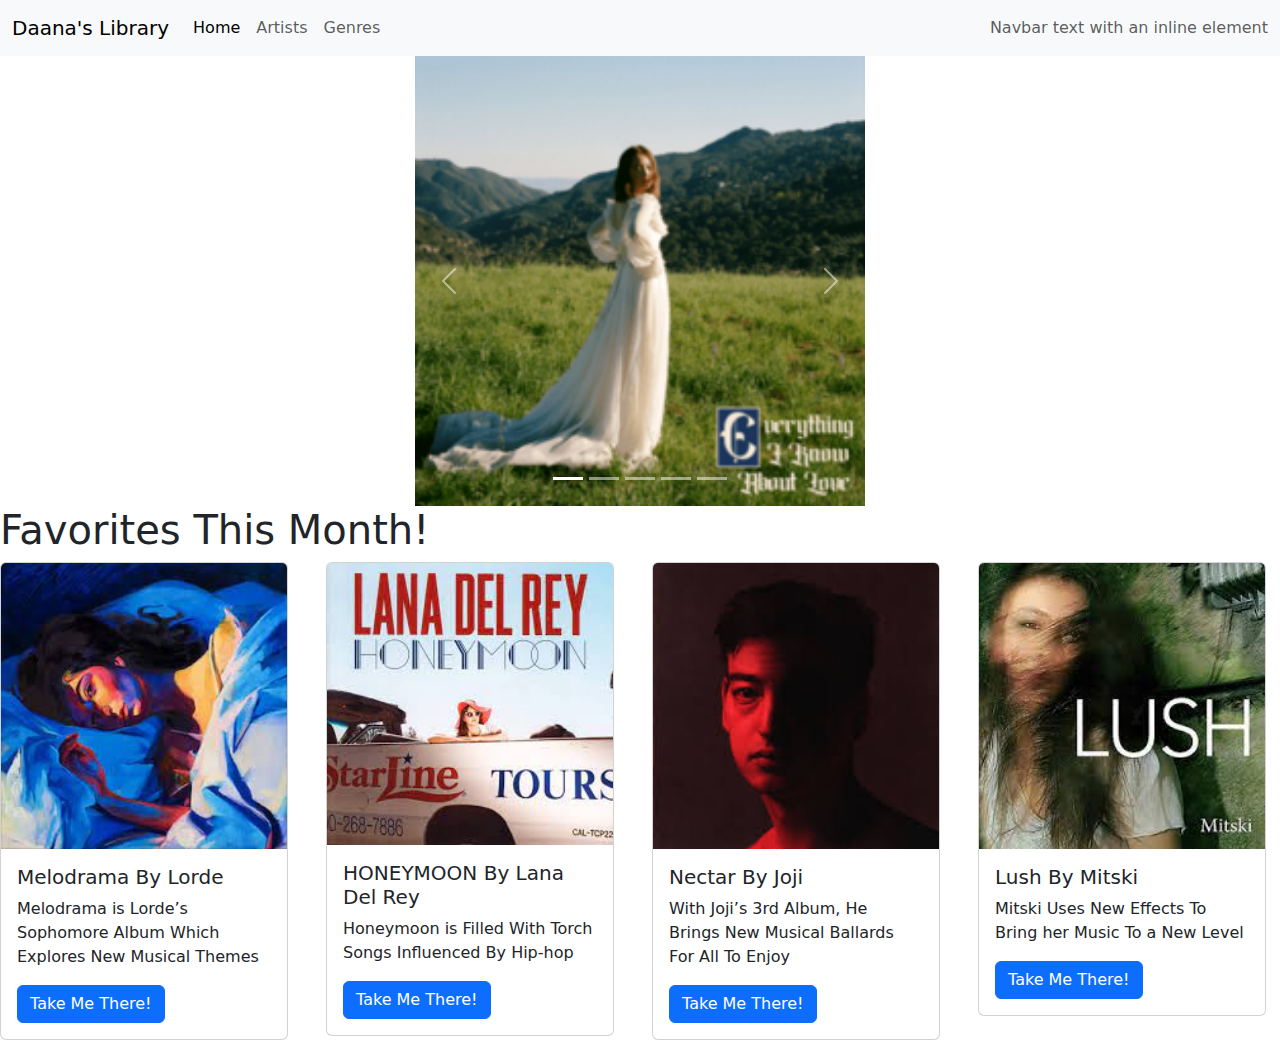
==== index.html @ f48bc82e "Message" ====
<!doctype html>
<html lang="en">
  <head>
    <meta charset="utf-8">
    <meta name="viewport" content="width=device-width, initial-scale=1">
    <title>Bootstrap demo</title>
    <link href="https://cdn.jsdelivr.net/npm/bootstrap@5.3.3/dist/css/bootstrap.min.css" rel="stylesheet" integrity="sha384-QWTKZyjpPEjISv5WaRU9OFeRpok6YctnYmDr5pNlyT2bRjXh0JMhjY6hW+ALEwIH" crossorigin="anonymous">
    <link rel="stylesheet" href="css/style.css">
  </head>
  <body>
    <nav class="navbar navbar-expand-lg bg-body-tertiary">
        <div class="container-fluid">
          <a class="navbar-brand" href="#">Daana's Library</a>
          <button class="navbar-toggler" type="button" data-bs-toggle="collapse" data-bs-target="#navbarText" aria-controls="navbarText" aria-expanded="false" aria-label="Toggle navigation">
            <span class="navbar-toggler-icon"></span>
          </button>
          <div class="collapse navbar-collapse" id="navbarText">
            <ul class="navbar-nav me-auto mb-2 mb-lg-0">
              <li class="nav-item">
                <a class="nav-link active" aria-current="page" href="#">Home</a>
              </li>
              <li class="nav-item">
                <a class="nav-link" href="#">Artists</a>
              </li>
              <li class="nav-item">
                <a class="nav-link" href="#">Genres</a>
              </li>
            </ul>
            <span class="navbar-text">
              Navbar text with an inline element
            </span>
          </div>
        </div>
      </nav>
    <!-- carsousel -->
    
      <div id="carouselExampleIndicators" class="carousel slide">
        <div class="carousel-indicators">
          <button type="button" data-bs-target="#carouselExampleIndicators" data-bs-slide-to="0" class="active" aria-current="true" aria-label="Slide 1"></button>
          <button type="button" data-bs-target="#carouselExampleIndicators" data-bs-slide-to="1" aria-label="Slide 2"></button>
          <button type="button" data-bs-target="#carouselExampleIndicators" data-bs-slide-to="2" aria-label="Slide 3"></button>
          <button type="button" data-bs-target="#carouselExampleIndicators" data-bs-slide-to="3" aria-label="Slide 4"></button>
          <button type="button" data-bs-target="#carouselExampleIndicators" data-bs-slide-to="4" aria-label="Slide 5"></button>
        </div>
        <div class="carousel-inner">
          <div class="carousel-item active">
            <img src="img/Ly.jpg" class="d-block w-100" alt="...">
          </div>
          <div class="carousel-item">
            <img src="img/Lhoneymoon.jpg" class="d-block w-100" alt="...">
          </div>
          <div class="carousel-item">
            <img src="img/mdemarco.jpg" class="d-block w-100" alt="...">
          </div>
        <div class="carousel-item">
          <img src="img/bb.jpg" class="d-block w-100" alt="...">
        </div>
        <div class="carousel-item">
          <img src="img/kd.jpg" class="d-block w-100" alt="...">
        </div>
      
      
        <button class="carousel-control-prev" type="button" data-bs-target="#carouselExampleIndicators" data-bs-slide="prev">
          <span class="carousel-control-prev-icon" aria-hidden="true"></span>
          <span class="visually-hidden">Previous</span>
        </button>
        <button class="carousel-control-next" type="button" data-bs-target="#carouselExampleIndicators" data-bs-slide="next">
          <span class="carousel-control-next-icon" aria-hidden="true"></span>
          <span class="visually-hidden">Next</span>
        </button>
      </div>
    </div>
<!-- cards+Buttons -->
<h1>Favorites This Month!</h1>
<div class="row">
    <div class="col-3">
    <div class="card" style="width: 18rem;">
        <img src="img/lorde.jpg" class="card-img-top" alt="...">
        <div class="card-body">
          <h5 class="card-title">Melodrama By Lorde</h5>
          <p class="card-text">Melodrama is Lorde’s Sophomore Album Which Explores New Musical Themes</p>
          <a href="https://open.spotify.com/album/2B87zXm9bOWvAJdkJBTpzF?autoplay=true " class="btn btn-primary">Take Me There!</a>
        </div>
      </div>
    </div>
    <div class="col-3">
        <div class="card" style="width: 18rem;">
            <img src="img/Lhoneymoon.jpg" class="card-img-top" alt="...">
            <div class="card-body">
              <h5 class="card-title">HONEYMOON By Lana Del Rey </h5>
              <p class="card-text"> Honeymoon is Filled With Torch Songs Influenced By Hip-hop</p>
              <a href="https://open.spotify.com/album/2DpEBrjCur1ythIZ10gJWw?autoplay=true" class="btn btn-primary">Take Me There!</a>
            </div>
          </div> 
    </div>
    <div class="col-3">
        <div class="card" style="width: 18rem;">
            <img src="img/jj.jpg" class="card-img-top" alt="...">
            <div class="card-body">
              <h5 class="card-title">Nectar By Joji</h5>
              <p class="card-text">With Joji’s 3rd Album, He Brings New Musical Ballards For All To Enjoy</p>
              <a href="https://open.spotify.com/album/65edimIChzNNK8VGn56pIK?autoplay=true" class="btn btn-primary">Take Me There!</a>
            </div>
          </div> 
    </div>
    <div class="col-3">
        <div class="card" style="width: 18rem;">
            <img src="img/Mt.jpg" class="card-img-top" alt="...">
            <div class="card-body">
              <h5 class="card-title">Lush By Mitski</h5>
              <p class="card-text">Mitski Uses New Effects To Bring her Music To a New Level</p>
              <a href="https://open.spotify.com/album/22MICAVuz34zzqm4Se5Lga?autoplay=true" class="btn btn-primary">Take Me There!</a>
            </div>
          </div> 
    </div>
</div>




    <script src="https://cdn.jsdelivr.net/npm/bootstrap@5.3.3/dist/js/bootstrap.bundle.min.js" integrity="sha384-YvpcrYf0tY3lHB60NNkmXc5s9fDVZLESaAA55NDzOxhy9GkcIdslK1eN7N6jIeHz" crossorigin="anonymous"></script>
  </body>
</html>
---- css/style.css ----
.carousel {
    max-height: 650px;
    max-width: 450px;
    overflow: hidden;
    align-items: center;
    margin: auto; 
    display: block;
}
.h1 {
    text-align:center
    
}
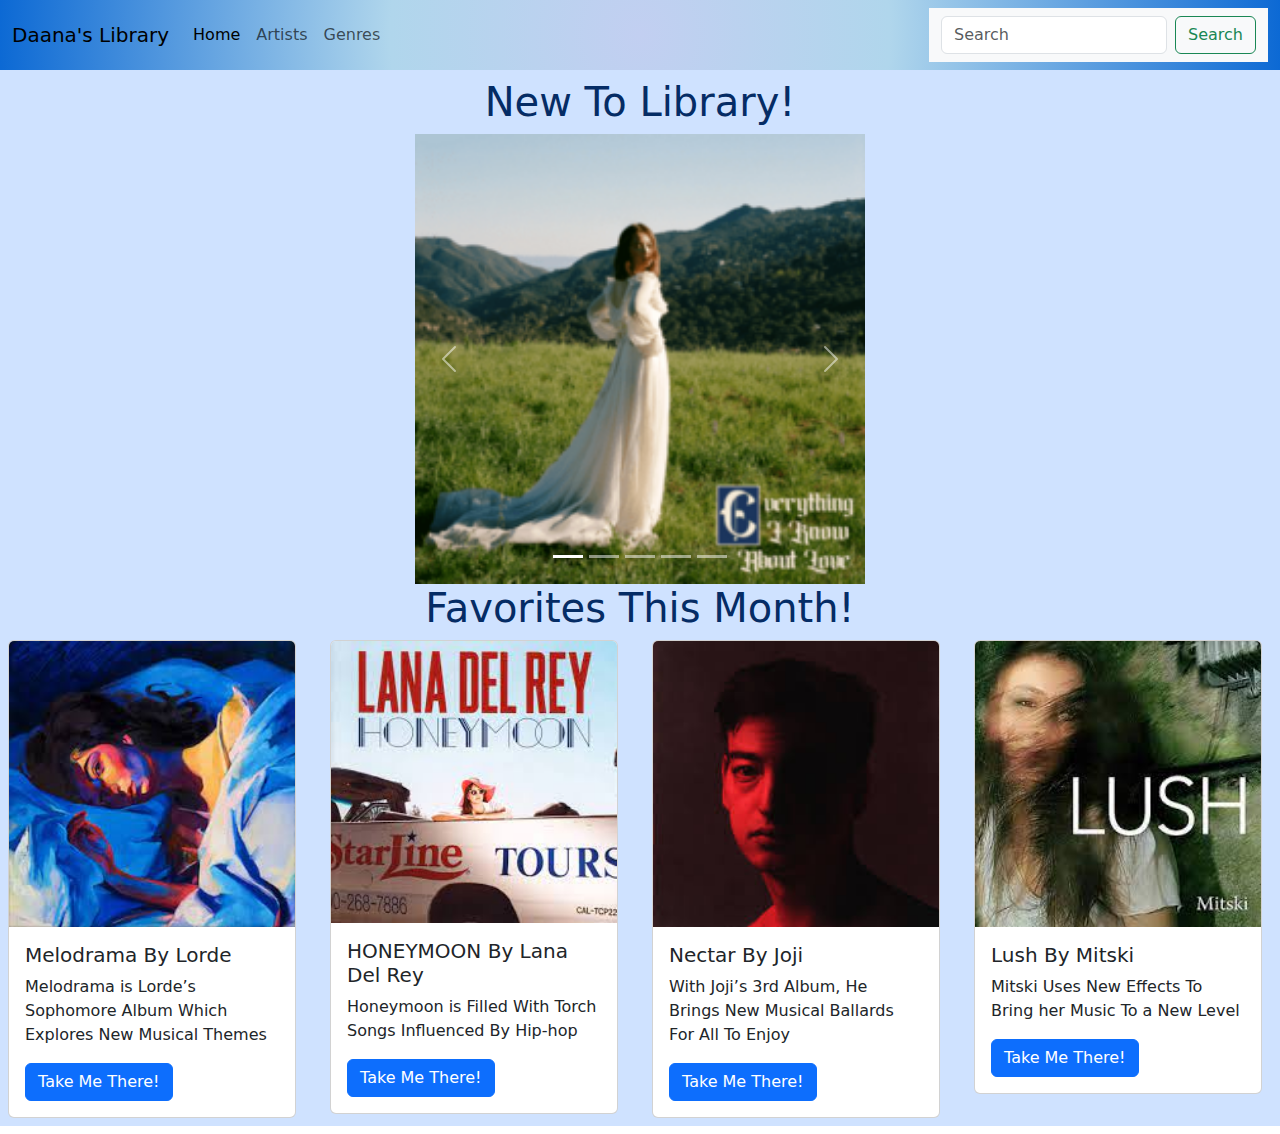
==== commit 4d00ff7e: "Message" ====
--- a/index.html
+++ b/index.html
@@ -8,7 +8,8 @@
     <link rel="stylesheet" href="css/style.css">
   </head>
   <body>
-    <nav class="navbar navbar-expand-lg bg-body-tertiary">
+   
+    <nav class="navbar navbar-expand-lg bg-body-tertiary bg-gradiant">
         <div class="container-fluid">
           <a class="navbar-brand" href="#">Daana's Library</a>
           <button class="navbar-toggler" type="button" data-bs-toggle="collapse" data-bs-target="#navbarText" aria-controls="navbarText" aria-expanded="false" aria-label="Toggle navigation">
@@ -20,20 +21,26 @@
                 <a class="nav-link active" aria-current="page" href="#">Home</a>
               </li>
               <li class="nav-item">
-                <a class="nav-link" href="#">Artists</a>
+                <a class="nav-link" href="art.html">Artists</a>
               </li>
               <li class="nav-item">
-                <a class="nav-link" href="#">Genres</a>
+                <a class="nav-link" href="Genre.html">Genres</a>
               </li>
             </ul>
-            <span class="navbar-text">
-              Navbar text with an inline element
-            </span>
-          </div>
-        </div>
-      </nav>
+            <nav class="navbar bg-light">
+              <div class="container-fluid">
+                <form class="d-flex" role="search">
+                  <input class="form-control me-2" type="search" placeholder="Search" aria-label="Search">
+                  <button class="btn btn-outline-success" type="submit">Search</button>
+                </form>
+              </div>
+            </nav>
+    </nav>
     <!-- carsousel -->
-    
+   
+    <div class="bg-success p-2 mb-2 bg-primary-subtle text-primary-emphasis">
+    <h1 class="text-center">New To Library!</h1>
+  
       <div id="carouselExampleIndicators" class="carousel slide">
         <div class="carousel-indicators">
           <button type="button" data-bs-target="#carouselExampleIndicators" data-bs-slide-to="0" class="active" aria-current="true" aria-label="Slide 1"></button>
@@ -70,8 +77,11 @@
         </button>
       </div>
     </div>
+    
 <!-- cards+Buttons -->
-<h1>Favorites This Month!</h1>
+<div class="heading1">
+  <h1 class="text-center">Favorites This Month!</h1>
+</div>
 <div class="row">
     <div class="col-3">
     <div class="card" style="width: 18rem;">
@@ -116,6 +126,7 @@
 </div>
 
 
+</div>
 
 
     <script src="https://cdn.jsdelivr.net/npm/bootstrap@5.3.3/dist/js/bootstrap.bundle.min.js" integrity="sha384-YvpcrYf0tY3lHB60NNkmXc5s9fDVZLESaAA55NDzOxhy9GkcIdslK1eN7N6jIeHz" crossorigin="anonymous"></script>
--- a/css/style.css
+++ b/css/style.css
@@ -6,7 +6,10 @@
     margin: auto; 
     display: block;
 }
-.h1 {
-    text-align:center
-    
-}+.heading1 {
+    align-items: center;
+}
+.bg-gradiant {
+    background: rgb(171, 167, 233);
+background: radial-gradient(circle, rgb(194, 207, 241) 0%, rgb(176, 214, 236) 39%, rgb(12, 105, 212) 100%);
+}
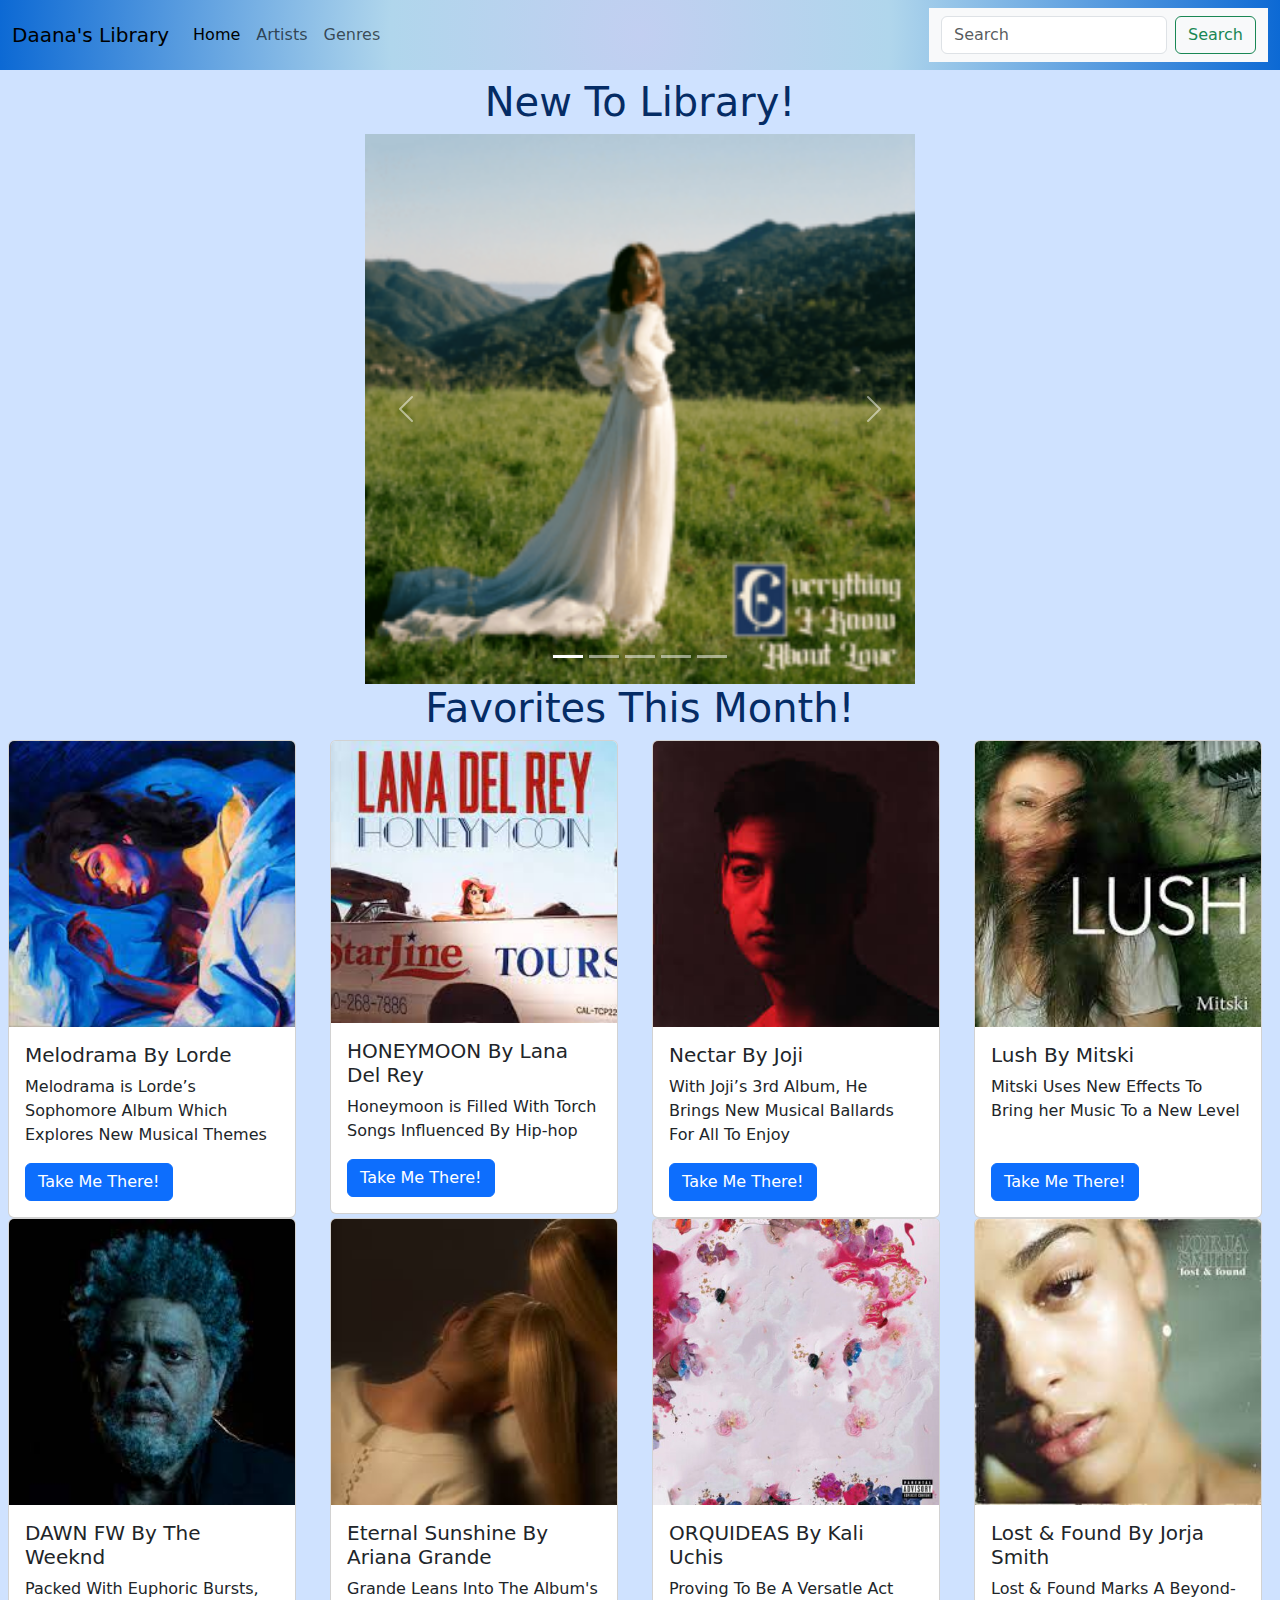
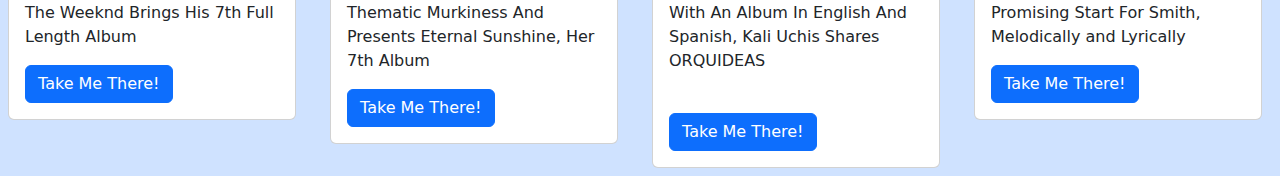
==== commit 44dc446e: "Meesag" ====
--- a/index.html
+++ b/index.html
@@ -37,8 +37,8 @@
             </nav>
     </nav>
     <!-- carsousel -->
-   
     <div class="bg-success p-2 mb-2 bg-primary-subtle text-primary-emphasis">
+    
     <h1 class="text-center">New To Library!</h1>
   
       <div id="carouselExampleIndicators" class="carousel slide">
@@ -54,7 +54,7 @@
             <img src="img/Ly.jpg" class="d-block w-100" alt="...">
           </div>
           <div class="carousel-item">
-            <img src="img/Lhoneymoon.jpg" class="d-block w-100" alt="...">
+            <img src="img/Lrey.jpg" class="d-block w-100" alt="...">
           </div>
           <div class="carousel-item">
             <img src="img/mdemarco.jpg" class="d-block w-100" alt="...">
@@ -77,7 +77,9 @@
         </button>
       </div>
     </div>
-    
+  
+
+
 <!-- cards+Buttons -->
 <div class="heading1">
   <h1 class="text-center">Favorites This Month!</h1>
@@ -119,16 +121,63 @@
             <div class="card-body">
               <h5 class="card-title">Lush By Mitski</h5>
               <p class="card-text">Mitski Uses New Effects To Bring her Music To a New Level</p>
+              <br>
               <a href="https://open.spotify.com/album/22MICAVuz34zzqm4Se5Lga?autoplay=true" class="btn btn-primary">Take Me There!</a>
             </div>
           </div> 
     </div>
+
+
+</div>
+<div class="row">
+  <div class="col-3">
+  <div class="card" style="width: 18rem;">
+      <img src="img/tw.jpg" class="card-img-top" alt="...">
+      <div class="card-body">
+        <h5 class="card-title">DAWN FW By The Weeknd</h5>
+        <p class="card-text">Packed With Euphoric Bursts, The Weeknd Brings His 7th Full Length Album</p>
+        <a href="https://open.spotify.com/album/2nLOHgzXzwFEpl62zAgCEC?autoplay=true " class="btn btn-primary">Take Me There!</a>
+      </div>
+    </div>
+  </div>
+
+  <div class="col-3">
+    <div class="card" style="width: 18rem;">
+        <img src="img/ag.jpg" class="card-img-top" alt="...">
+        <div class="card-body">
+          <h5 class="card-title">Eternal Sunshine By Ariana Grande</h5>
+          <p class="card-text">Grande Leans Into The Album's Thematic Murkiness And Presents Eternal Sunshine, Her 7th Album</p>
+          <a href="https://open.spotify.com/album/5EYKrEDnKhhcNxGedaRQeK?autoplay=true" class="btn btn-primary">Take Me There!</a>
+        </div>
+      </div> 
 </div>
 
 
+<div class="col-3">
+  <div class="card" style="width: 18rem;">
+      <img src="img/oq.jpg" class="card-img-top" alt="...">
+      <div class="card-body">
+        <h5 class="card-title">ORQUIDEAS By Kali Uchis </h5>
+        <p class="card-text">Proving To Be A Versatle Act With An Album In English And Spanish, Kali Uchis Shares ORQUIDEAS</p>
+        <br>
+        <a href="https://open.spotify.com/album/5U20AVSsUvycGtWip4XQfo?autoplay=true" class="btn btn-primary">Take Me There!</a>
+      </div>
+    </div> 
+</div>
+
+<div class="col-3">
+  <div class="card" style="width: 18rem;">
+      <img src="img/jm.jpg" class="card-img-top" alt="...">
+      <div class="card-body">
+        <h5 class="card-title">Lost & Found By Jorja Smith</h5>
+        <p class="card-text">Lost & Found Marks A Beyond-Promising Start For Smith, Melodically and Lyrically </p>
+        <a href="https://open.spotify.com/album/3AlSuZnX4ZCab8eoWnnfbm?autoplay=true" class="btn btn-primary">Take Me There!</a>
+      </div>
+    </div> 
 </div>
 
 
     <script src="https://cdn.jsdelivr.net/npm/bootstrap@5.3.3/dist/js/bootstrap.bundle.min.js" integrity="sha384-YvpcrYf0tY3lHB60NNkmXc5s9fDVZLESaAA55NDzOxhy9GkcIdslK1eN7N6jIeHz" crossorigin="anonymous"></script>
+  </div>
   </body>
 </html>--- a/css/style.css
+++ b/css/style.css
@@ -1,6 +1,6 @@
 .carousel {
-    max-height: 650px;
-    max-width: 450px;
+    max-height: 750px;
+    max-width: 550px;
     overflow: hidden;
     align-items: center;
     margin: auto; 
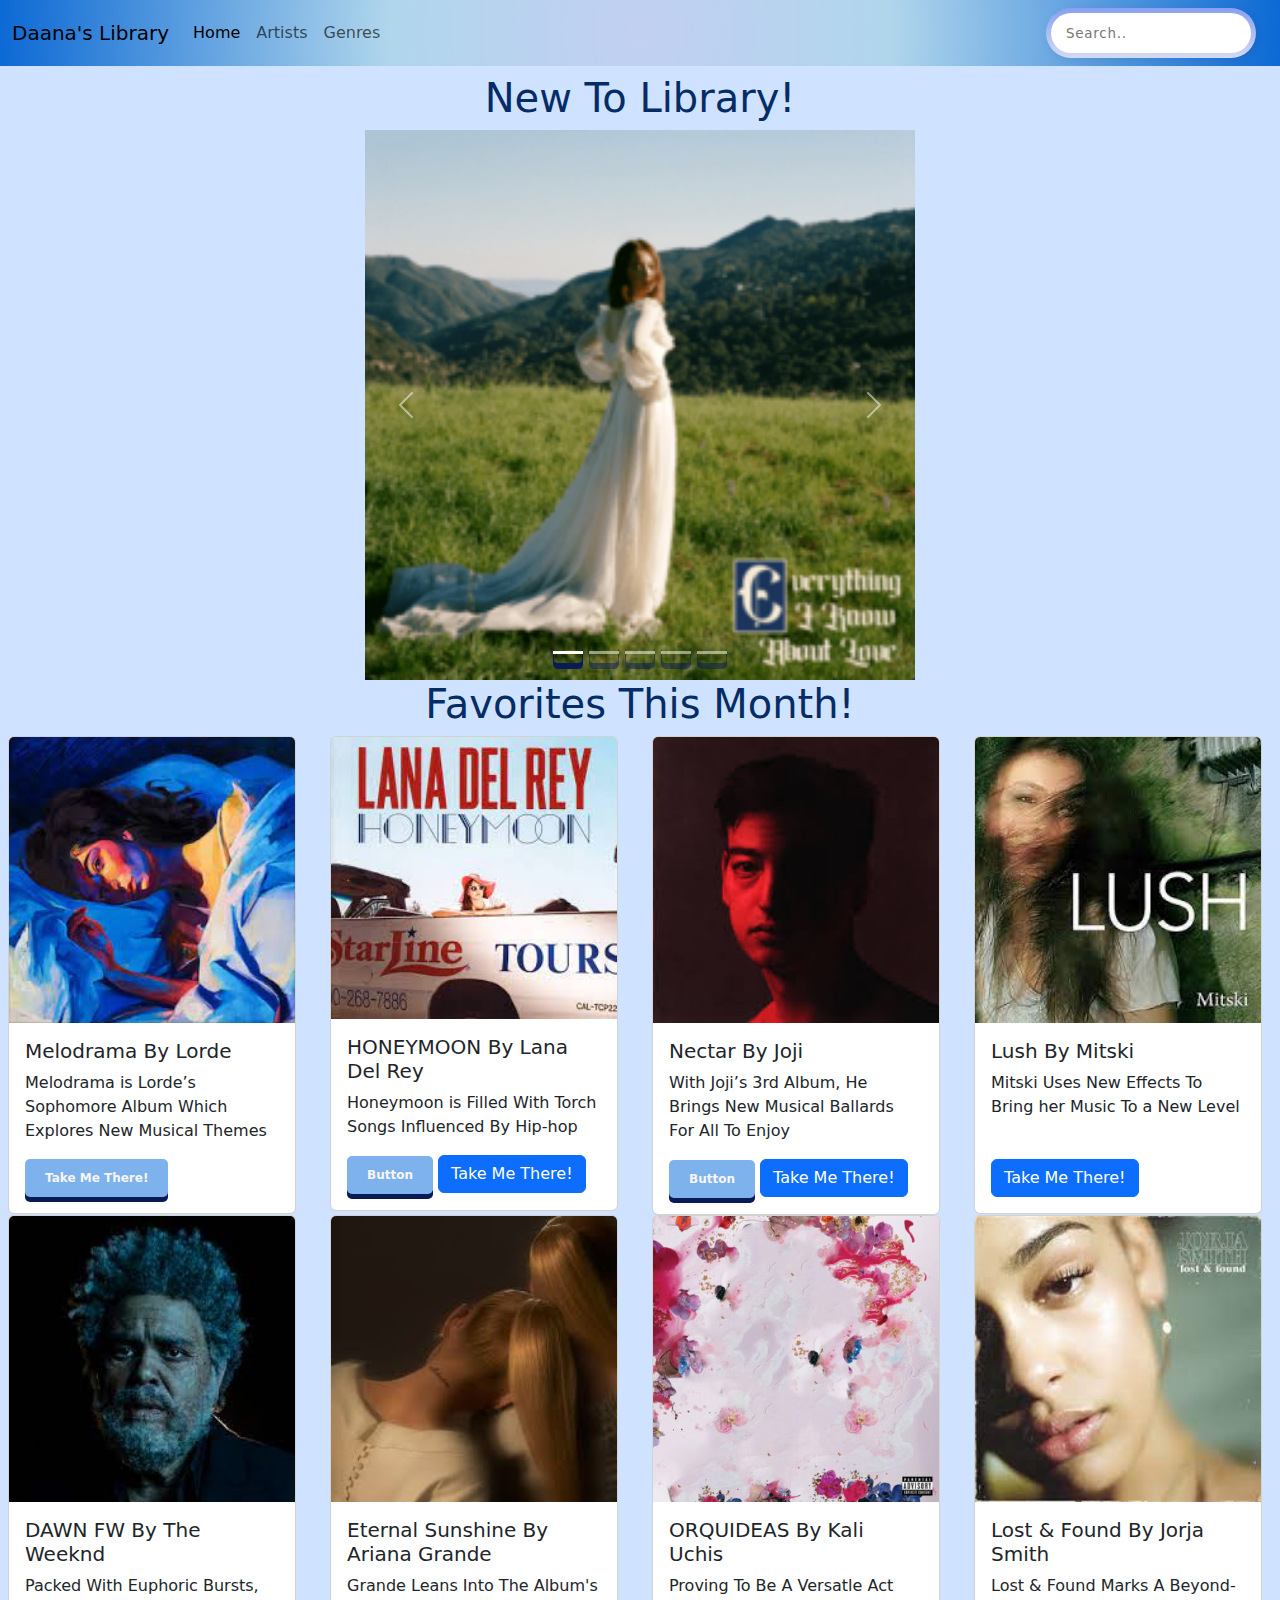
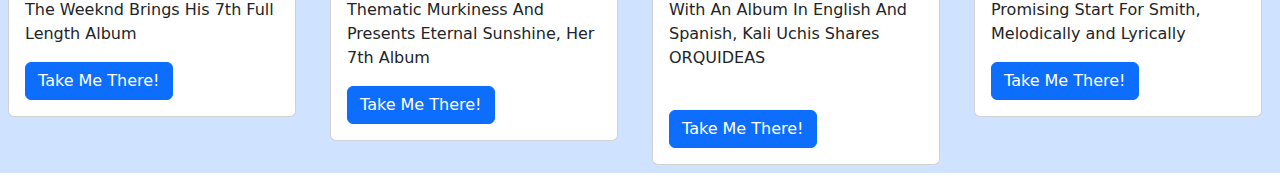
==== commit af288a0b: "Message" ====
--- a/index.html
+++ b/index.html
@@ -27,14 +27,13 @@
                 <a class="nav-link" href="Genre.html">Genres</a>
               </li>
             </ul>
-            <nav class="navbar bg-light">
+           <div class="Search">
               <div class="container-fluid">
-                <form class="d-flex" role="search">
-                  <input class="form-control me-2" type="search" placeholder="Search" aria-label="Search">
-                  <button class="btn btn-outline-success" type="submit">Search</button>
-                </form>
+                <div class="InputContainer">
+                  <input placeholder="Search.." id="input" class="input" name="text" type="text">
+                </div>
               </div>
-            </nav>
+            </div>
     </nav>
     <!-- carsousel -->
     <div class="bg-success p-2 mb-2 bg-primary-subtle text-primary-emphasis">
@@ -91,7 +90,18 @@
         <div class="card-body">
           <h5 class="card-title">Melodrama By Lorde</h5>
           <p class="card-text">Melodrama is Lorde’s Sophomore Album Which Explores New Musical Themes</p>
-          <a href="https://open.spotify.com/album/2B87zXm9bOWvAJdkJBTpzF?autoplay=true " class="btn btn-primary">Take Me There!</a>
+          
+          <div class="Music">
+          <button>Take Me There!
+            <a href="https://open.spotify.com/album/2B87zXm9bOWvAJdkJBTpzF?autoplay=true"></a>
+          </button>
+         
+        </div>
+        
+          
+         
+           
+         
         </div>
       </div>
     </div>
@@ -101,6 +111,7 @@
             <div class="card-body">
               <h5 class="card-title">HONEYMOON By Lana Del Rey </h5>
               <p class="card-text"> Honeymoon is Filled With Torch Songs Influenced By Hip-hop</p>
+              <button>Button</button>
               <a href="https://open.spotify.com/album/2DpEBrjCur1ythIZ10gJWw?autoplay=true" class="btn btn-primary">Take Me There!</a>
             </div>
           </div> 
@@ -111,6 +122,7 @@
             <div class="card-body">
               <h5 class="card-title">Nectar By Joji</h5>
               <p class="card-text">With Joji’s 3rd Album, He Brings New Musical Ballards For All To Enjoy</p>
+              <button>Button</Button>
               <a href="https://open.spotify.com/album/65edimIChzNNK8VGn56pIK?autoplay=true" class="btn btn-primary">Take Me There!</a>
             </div>
           </div> 
--- a/css/style.css
+++ b/css/style.css
@@ -13,3 +13,48 @@
     background: rgb(171, 167, 233);
 background: radial-gradient(circle, rgb(194, 207, 241) 0%, rgb(176, 214, 236) 39%, rgb(12, 105, 212) 100%);
 }
+button {
+    border: none;
+    outline: none;
+    background-color: #7eb2ec;
+    padding: 10px 20px;
+    font-size: 12px;
+    font-weight: 700;
+    color: #f7f5f5;
+    border-radius: 5px;
+    transition: all ease 0.1s;
+    box-shadow: 0px 5px 0px 0px #081b57;
+  }
+  
+  button:active {
+    transform: translateY(5px);
+    box-shadow: 0px 0px 0px 0px #68a3da;
+  }
+  .InputContainer {
+    width: 210px;
+    height: 50px;
+    display: flex;
+    align-items: center;
+    justify-content: center;
+    background: linear-gradient(to bottom,#87a0f1,rgb(212, 218, 245));
+    border-radius: 30px;
+    overflow: hidden;
+    cursor: pointer;
+    box-shadow: 2px 2px 10px rgba(0, 0, 0, 0.075);
+  }
+  
+  .input {
+    width: 200px;
+    height: 40px;
+    border: none;
+    outline: none;
+    caret-color: rgb(255, 81, 0);
+    background-color: rgb(255, 255, 255);
+    border-radius: 30px;
+    padding-left: 15px;
+    letter-spacing: 0.8px;
+    color: rgb(19, 19, 19);
+    font-size: 13.4px;
+  }
+  
+  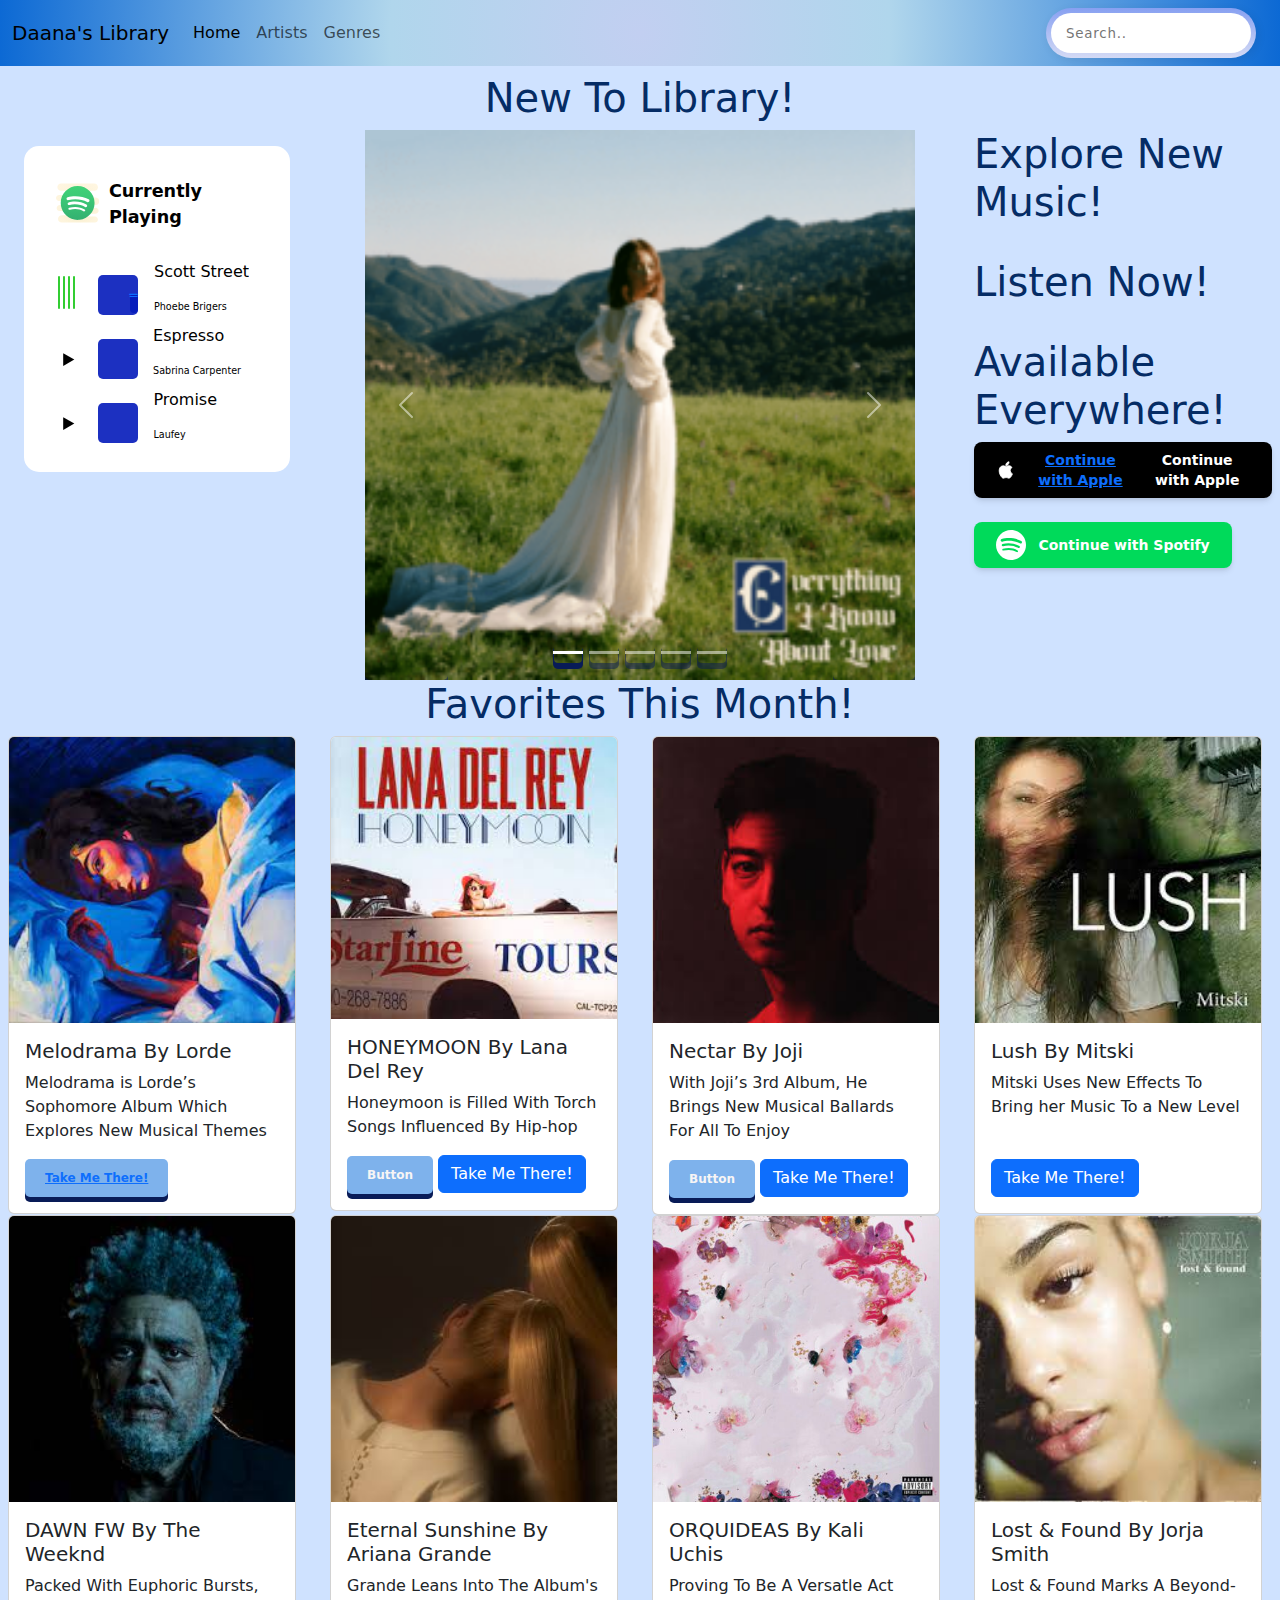
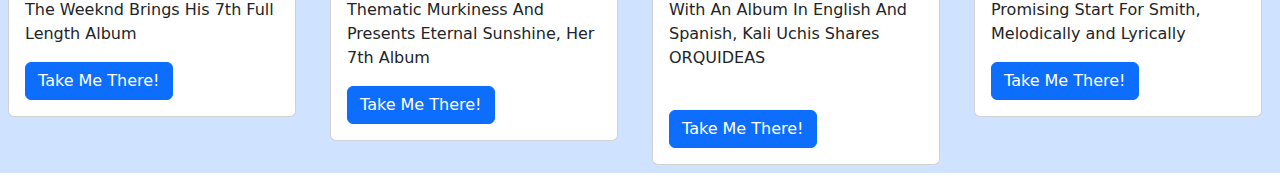
==== commit e7b32070: "Message" ====
--- a/index.html
+++ b/index.html
@@ -39,71 +39,136 @@
     <div class="bg-success p-2 mb-2 bg-primary-subtle text-primary-emphasis">
     
     <h1 class="text-center">New To Library!</h1>
+
+  <div class="row">
+    <div class="col-3">
+      <div class="main">
+        <div class="currentplaying">
+          <svg height="50px" width="50px" viewBox="0 0 64 64" xmlns="http://www.w3.org/2000/svg" class="spotify"><radialGradient gradientUnits="userSpaceOnUse" gradientTransform="translate(0 -534)" r="43.888" cy="572.064" cx="33.34" id="ipdIa4~cOclR8yt_ClW93a"><stop stop-color="#f4e9c3" offset="0"></stop><stop stop-color="#f8eecd" offset=".219"></stop><stop stop-color="#fdf4dc" offset=".644"></stop><stop stop-color="#fff6e1" offset="1"></stop></radialGradient><path d="M51.03,37.34c0.16,0.98,1.08,1.66,2.08,1.66h5.39c2.63,0,4.75,2.28,4.48,4.96	C62.74,46.3,60.64,48,58.29,48H49c-1.22,0-2.18,1.08-1.97,2.34c0.16,0.98,1.08,1.66,2.08,1.66h8.39c1.24,0,2.37,0.5,3.18,1.32	C61.5,54.13,62,55.26,62,56.5c0,2.49-2.01,4.5-4.5,4.5h-49c-1.52,0-2.9-0.62-3.89-1.61C3.62,58.4,3,57.02,3,55.5	C3,52.46,5.46,50,8.5,50H14c1.22,0,2.18-1.08,1.97-2.34C15.81,46.68,14.89,44,13.89,44H5.5c-2.63,0-4.75-2.28-4.48-4.96	C1.26,36.7,3.36,35,5.71,35H8c1.71,0,3.09-1.43,3-3.16C10.91,30.22,9.45,29,7.83,29H4.5c-2.63,0-4.75-2.28-4.48-4.96	C0.26,21.7,2.37,20,4.71,20H20c0.83,0,1.58-0.34,2.12-0.88C22.66,18.58,23,17.83,23,17c0-1.66-1.34-3-3-3h-1.18	c-0.62-0.09-1.43,0-2.32,0h-9c-1.52,0-2.9-0.62-3.89-1.61S2,10.02,2,8.5C2,5.46,4.46,3,7.5,3h49c3.21,0,5.8,2.79,5.47,6.06	C61.68,11.92,60.11,14,57.24,14H52c-2.76,0-5,2.24-5,5c0,1.38,0.56,2.63,1.46,3.54C49.37,23.44,50.62,24,52,24h6.5	c3.21,0,5.8,2.79,5.47,6.06C63.68,32.92,61.11,35,58.24,35H53C51.78,35,50.82,36.08,51.03,37.34z" fill="url(#ipdIa4~cOclR8yt_ClW93a)"></path><linearGradient gradientUnits="userSpaceOnUse" gradientTransform="translate(0 -534)" y2="590.253" y1="530.096" x2="32" x1="32" id="ipdIa4~cOclR8yt_ClW93b"><stop stop-color="#42d778" offset="0"></stop><stop stop-color="#3dca76" offset=".428"></stop><stop stop-color="#34b171" offset="1"></stop></linearGradient><path d="M57,32c0,12.837-9.663,23.404-22.115,24.837C33.942,56.942,32.971,57,32,57	c-1.644,0-3.25-0.163-4.808-0.471C15.683,54.298,7,44.163,7,32C7,18.192,18.192,7,32,7S57,18.192,57,32z" fill="url(#ipdIa4~cOclR8yt_ClW93b)"></path><path d="M41.683,44.394c-0.365,0-0.731-0.181-1.096-0.365c-3.471-2.009-7.674-3.105-12.24-3.105	c-2.559,0-5.116,0.364-7.491,0.912c-0.365,0-0.914,0.183-1.096,0.183c-0.914,0-1.461-0.732-1.461-1.462	c0-0.913,0.547-1.463,1.279-1.643c2.923-0.732,5.846-1.096,8.951-1.096c5.116,0,9.866,1.276,13.885,3.655	c0.548,0.364,0.914,0.73,0.914,1.642C43.145,43.847,42.414,44.394,41.683,44.394z M44.241,38.181c-0.547,0-0.912-0.18-1.279-0.364	c-3.835-2.375-9.135-3.839-15.163-3.839c-2.924,0-5.664,0.366-7.674,0.916c-0.549,0.18-0.731,0.18-1.096,0.18	c-1.096,0-1.827-0.912-1.827-1.826c0-1.096,0.549-1.645,1.461-2.009c2.74-0.73,5.481-1.279,9.317-1.279	c6.213,0,12.241,1.463,16.991,4.384c0.73,0.364,1.096,1.096,1.096,1.826C46.069,37.269,45.337,38.181,44.241,38.181z M47.165,30.876	c-0.548,0-0.731-0.182-1.279-0.364c-4.385-2.559-10.961-4.021-17.356-4.021c-3.289,0-6.577,0.366-9.5,1.096	c-0.366,0-0.731,0.182-1.279,0.182c-1.279,0.183-2.193-0.912-2.193-2.192c0-1.279,0.731-2.009,1.644-2.192	c3.471-1.096,7.125-1.462,11.327-1.462c6.943,0,14.25,1.462,19.731,4.567c0.73,0.366,1.278,1.096,1.278,2.193	C49.357,29.961,48.442,30.876,47.165,30.876z" fill="#fff"></path></svg>
+          <p class="heading">Currently Playing</p>
+        </div>
+        <div class="loader">
+          <div class="song">
+            <p class="name">Scott Street</p>
+            <p class="artist">Phoebe Brigers</p>
+          </div>
+          <div class="albumcover">
+            <a href="https://open.spotify.com/track/6Uwi2Qk3H7fM4b4W4ExrAp?autoplay=true" class="albumcover">_</a>
+          </div>
+          <div class="loading">
+            <div class="load"></div>
+            <div class="load"></div>
+            <div class="load"></div>
+            <div class="load"></div>
+          </div>
+        </div>
+        <div class="loader">
+          <div class="song">
+            <p class="name">Espresso</p>
+            <p class="artist">Sabrina Carpenter</p>
+          </div>
+          <div class="albumcover">
+          
+          </div>
+          <div class="play"></div>
+        </div>
+        <div class="loader">
+          <div class="song">
+            <p class="name">Promise</p>
+            <p class="artist">Laufey</p>
+          </div>
+          <div class="albumcover"></div>
+          <div class="play"></div>
+        </div>
+      </div>
+    </div>
+ 
+  <div class="col-6">
+    <div id="carouselExampleIndicators" class="carousel slide">
+      <div class="carousel-indicators">
+        <button type="button" data-bs-target="#carouselExampleIndicators" data-bs-slide-to="0" class="active" aria-current="true" aria-label="Slide 1"></button>
+        <button type="button" data-bs-target="#carouselExampleIndicators" data-bs-slide-to="1" aria-label="Slide 2"></button>
+        <button type="button" data-bs-target="#carouselExampleIndicators" data-bs-slide-to="2" aria-label="Slide 3"></button>
+        <button type="button" data-bs-target="#carouselExampleIndicators" data-bs-slide-to="3" aria-label="Slide 4"></button>
+        <button type="button" data-bs-target="#carouselExampleIndicators" data-bs-slide-to="4" aria-label="Slide 5"></button>
+      </div>
+      <div class="carousel-inner">
+        <div class="carousel-item active">
+          <img src="img/Ly.jpg" class="d-block w-100" alt="...">
+        </div>
+        <div class="carousel-item">
+          <img src="img/Lrey.jpg" class="d-block w-100" alt="...">
+        </div>
+        <div class="carousel-item">
+          <img src="img/mdemarco.jpg" class="d-block w-100" alt="...">
+        </div>
+      <div class="carousel-item">
+        <img src="img/bb.jpg" class="d-block w-100" alt="...">
+      </div>
+      <div class="carousel-item">
+        <img src="img/kd.jpg" class="d-block w-100" alt="...">
+      </div>
+    
+    
+      <button class="carousel-control-prev" type="button" data-bs-target="#carouselExampleIndicators" data-bs-slide="prev">
+        <span class="carousel-control-prev-icon" aria-hidden="true"></span>
+        <span class="visually-hidden">Previous</span>
+      </button>
+      <button class="carousel-control-next" type="button" data-bs-target="#carouselExampleIndicators" data-bs-slide="next">
+        <span class="carousel-control-next-icon" aria-hidden="true"></span>
+        <span class="visually-hidden">Next</span>
+      </button>
+    </div>
+  </div>
+</div>
+<div class="col-3">
+  <h1>Explore New Music!</h1>
+  <br>
   
-      <div id="carouselExampleIndicators" class="carousel slide">
-        <div class="carousel-indicators">
-          <button type="button" data-bs-target="#carouselExampleIndicators" data-bs-slide-to="0" class="active" aria-current="true" aria-label="Slide 1"></button>
-          <button type="button" data-bs-target="#carouselExampleIndicators" data-bs-slide-to="1" aria-label="Slide 2"></button>
-          <button type="button" data-bs-target="#carouselExampleIndicators" data-bs-slide-to="2" aria-label="Slide 3"></button>
-          <button type="button" data-bs-target="#carouselExampleIndicators" data-bs-slide-to="3" aria-label="Slide 4"></button>
-          <button type="button" data-bs-target="#carouselExampleIndicators" data-bs-slide-to="4" aria-label="Slide 5"></button>
-        </div>
-        <div class="carousel-inner">
-          <div class="carousel-item active">
-            <img src="img/Ly.jpg" class="d-block w-100" alt="...">
-          </div>
-          <div class="carousel-item">
-            <img src="img/Lrey.jpg" class="d-block w-100" alt="...">
-          </div>
-          <div class="carousel-item">
-            <img src="img/mdemarco.jpg" class="d-block w-100" alt="...">
-          </div>
-        <div class="carousel-item">
-          <img src="img/bb.jpg" class="d-block w-100" alt="...">
-        </div>
-        <div class="carousel-item">
-          <img src="img/kd.jpg" class="d-block w-100" alt="...">
-        </div>
-      
-      
-        <button class="carousel-control-prev" type="button" data-bs-target="#carouselExampleIndicators" data-bs-slide="prev">
-          <span class="carousel-control-prev-icon" aria-hidden="true"></span>
-          <span class="visually-hidden">Previous</span>
-        </button>
-        <button class="carousel-control-next" type="button" data-bs-target="#carouselExampleIndicators" data-bs-slide="next">
-          <span class="carousel-control-next-icon" aria-hidden="true"></span>
-          <span class="visually-hidden">Next</span>
-        </button>
-      </div>
-    </div>
+  <h1>Listen Now!</h1>
+  <br>
+  <h1>Available Everywhere!</h1>
+  <button class="Apple"> 
+    <svg stroke="#ffffff" xmlns="http://www.w3.org/2000/svg" viewBox="0 0 24 24" fill="#ffffff"><g stroke-width="0" id="SVGRepo_bgCarrier"></g><g stroke-linejoin="round" stroke-linecap="round" id="SVGRepo_tracerCarrier"></g><g id="SVGRepo_iconCarrier"> <path d="M18.71 19.5C17.88 20.74 17 21.95 15.66 21.97C14.32 22 13.89 21.18 12.37 21.18C10.84 21.18 10.37 21.95 9.09997 22C7.78997 22.05 6.79997 20.68 5.95997 19.47C4.24997 17 2.93997 12.45 4.69997 9.39C5.56997 7.87 7.12997 6.91 8.81997 6.88C10.1 6.86 11.32 7.75 12.11 7.75C12.89 7.75 14.37 6.68 15.92 6.84C16.57 6.87 18.39 7.1 19.56 8.82C19.47 8.88 17.39 10.1 17.41 12.63C17.44 15.65 20.06 16.66 20.09 16.67C20.06 16.74 19.67 18.11 18.71 19.5ZM13 3.5C13.73 2.67 14.94 2.04 15.94 2C16.07 3.17 15.6 4.35 14.9 5.19C14.21 6.04 13.07 6.7 11.95 6.61C11.8 5.46 12.36 4.26 13 3.5Z"></path> </g></svg>
+    <a href="https://music.apple.com/us/browse">Continue with Apple</a>
+    Continue with Apple 
+    </button>
+    <br>
+    <button class="green"> 
+      <svg viewBox="0 0 48 48" version="1.1" xmlns="http://www.w3.org/2000/svg" xmlns:xlink="http://www.w3.org/1999/xlink" fill="#000000"><g id="SVGRepo_bgCarrier" stroke-width="0"></g><g id="SVGRepo_tracerCarrier" stroke-linecap="round" stroke-linejoin="round"></g><g id="SVGRepo_iconCarrier"> <title>Spotify-color</title> <desc>Created with Sketch.</desc> <defs> </defs> <g id="Icons" stroke="none" stroke-width="1" fill="none" fill-rule="evenodd"> <g id="Color-" transform="translate(-200.000000, -460.000000)" fill="#ffffff"> <path d="M238.16,481.36 C230.48,476.8 217.64,476.32 210.32,478.6 C209.12,478.96 207.92,478.24 207.56,477.16 C207.2,475.96 207.92,474.76 209,474.4 C217.52,471.88 231.56,472.36 240.44,477.64 C241.52,478.24 241.88,479.68 241.28,480.76 C240.68,481.6 239.24,481.96 238.16,481.36 M237.92,488.08 C237.32,488.92 236.24,489.28 235.4,488.68 C228.92,484.72 219.08,483.52 211.52,485.92 C210.56,486.16 209.48,485.68 209.24,484.72 C209,483.76 209.48,482.68 210.44,482.44 C219.2,479.8 230,481.12 237.44,485.68 C238.16,486.04 238.52,487.24 237.92,488.08 M235.04,494.68 C234.56,495.4 233.72,495.64 233,495.16 C227.36,491.68 220.28,490.96 211.88,492.88 C211.04,493.12 210.32,492.52 210.08,491.8 C209.84,490.96 210.44,490.24 211.16,490 C220.28,487.96 228.2,488.8 234.44,492.64 C235.28,493 235.4,493.96 235.04,494.68 M224,460 C210.8,460 200,470.8 200,484 C200,497.2 210.8,508 224,508 C237.2,508 248,497.2 248,484 C248,470.8 237.32,460 224,460" id="Spotify"> </path> </g> </g> </g></svg>
+      Continue with Spotify 
+      </button>
+</div>
+</div>
+
+  <!-- cards+Buttons -->
+  <div class="heading1">
+    <h1 class="text-center">Favorites This Month!</h1>
+  </div>
+  <div class="row">
+      <div class="col-3">
+      <div class="card" style="width: 18rem;">
+          <img src="img/lorde.jpg" class="card-img-top" alt="...">
+          <div class="card-body">
+            <h5 class="card-title">Melodrama By Lorde</h5>
+            <p class="card-text">Melodrama is Lorde’s Sophomore Album Which Explores New Musical Themes</p>
+            
+            <div class="Music">
+            <button>
+              <a href="https://open.spotify.com/album/2B87zXm9bOWvAJdkJBTpzF?autoplay=true" class="button">Take Me There!</a>
+            </button>
+           
+          </div>
+          
+            
+           
+             
+           
+          </div>
+        </div>
+
   
-
-
-<!-- cards+Buttons -->
-<div class="heading1">
-  <h1 class="text-center">Favorites This Month!</h1>
-</div>
-<div class="row">
-    <div class="col-3">
-    <div class="card" style="width: 18rem;">
-        <img src="img/lorde.jpg" class="card-img-top" alt="...">
-        <div class="card-body">
-          <h5 class="card-title">Melodrama By Lorde</h5>
-          <p class="card-text">Melodrama is Lorde’s Sophomore Album Which Explores New Musical Themes</p>
-          
-          <div class="Music">
-          <button>Take Me There!
-            <a href="https://open.spotify.com/album/2B87zXm9bOWvAJdkJBTpzF?autoplay=true"></a>
-          </button>
-         
-        </div>
-        
-          
-         
-           
-         
-        </div>
-      </div>
+    
     </div>
     <div class="col-3">
         <div class="card" style="width: 18rem;">
--- a/css/style.css
+++ b/css/style.css
@@ -56,5 +56,191 @@
     color: rgb(19, 19, 19);
     font-size: 13.4px;
   }
+  .main {
+    background-color: white;
+    padding: 1em;
+    padding-bottom: 1.1em;
+    border-radius: 15px;
+    margin: 1em;
+  }
+  
+  .loader {
+    display: flex;
+    flex-direction: row;
+    height: 4em;
+    padding-left: 1em;
+    padding-right: 1em;
+    transform: rotate(180deg);
+    justify-content: right;
+    border-radius: 10px;
+    transition: .4s ease-in-out;
+  }
+  
+  .loader:hover {
+    cursor: pointer;
+    background-color: lightgray;
+  }
+  
+  .currentplaying {
+    display: flex;
+    margin: 1em;
+  }
+  
+  .spotify {
+    width: 50px;
+    height: 50px;
+    margin-right: 0.6em;
+  }
+  
+  .heading {
+    color: black;
+    font-size: 1.1em;
+    font-weight: bold;
+    align-self: center;
+  }
+  
+  .loading {
+    display: flex;
+    margin-top: 1em;
+    margin-left: 0.3em;
+  }
+  
+  .load {
+    width: 2px;
+    height: 33px;
+    background-color: limegreen;
+    animation: 1s move6 infinite;
+    border-radius: 5px;
+    margin: 0.1em;
+  }
+  
+  .load:nth-child(1) {
+    animation-delay: 0.2s;
+  }
+  
+  .load:nth-child(2) {
+    animation-delay: 0.4s;
+  }
+  
+  .load:nth-child(3) {
+    animation-delay: 0.6s;
+  }
+  
+  .play {
+    position: relative;
+    left: 0.35em;
+    height: 1.6em;
+    width: 1.6em;
+    clip-path: polygon(50% 50%, 100% 50%, 75% 6.6%);
+    background-color: black;
+    transform: rotate(-90deg);
+    align-self: center;
+    margin-top: 0.7em;
+    justify-self: center;
+  }
+  
+  .albumcover {
+    position: relative;
+    margin-right: 1em;
+    height: 40px;
+    width: 40px;
+    background-color: rgb(233, 232, 232);
+    align-self: center;
+    border-radius: 5px;
+  }
+  
+  .song {
+    position: relative;
+    transform: rotate(180deg);
+    margin-right: 1em;
+    color: black;
+    align-self: center;
+  }
+  
+  .artist {
+    font-size: 0.6em;
+  }
+  
+  @keyframes move6 {
+    0% {
+      height: 0.2em;
+    }
+  
+    25% {
+      height: 0.7em;
+    }
+  
+    50% {
+      height: 1.5em;
+    }
+  
+    100% {
+      height: 0.2em;
+    }
+  }
+
+  .Apple {
+    display: flex;
+    background-color: #000;
+    color: #ffffff;
+    padding: 0.5rem 1.4rem;
+    font-size: 0.875rem;
+    line-height: 1.25rem;
+    font-weight: 700;
+    text-align: center;
+    vertical-align: middle;
+    align-items: center;
+    border-radius: 0.5rem;
+    gap: 0.75rem;
+    border: none;
+    cursor: pointer;
+    box-shadow: 0 4px 6px -1px rgba(0, 0, 0, 0.1), 0 2px 4px -1px rgba(0, 0, 0, 0.06);
+    transition: .6s ease;
+  }
+  
+  .Apple svg {
+    height: 30px;
+  }
+  
+  .Apple:hover {
+    box-shadow: none;
+  }
+  
+
+  /* spotify Button */
+  .green {
+    display: flex;
+    background-color: #00DA5A;
+    color: #ffffff;
+    padding: 0.5rem 1.4rem;
+    font-size: 0.875rem;
+    line-height: 1.25rem;
+    font-weight: 700;
+    text-align: center;
+    vertical-align: middle;
+    align-items: center;
+    border-radius: 0.5rem;
+    gap: 0.75rem;
+    border: none;
+    cursor: pointer;
+    box-shadow: 0 4px 6px -1px rgba(0, 0, 0, 0.1), 0 2px 4px -1px rgba(0, 0, 0, 0.06);
+    transition: .6s ease;
+  }
+  
+  .green svg {
+    height: 30px;
+  }
+  
+  .green:hover:hover {
+    box-shadow: none;
+  }
+  .albumcover {
+    background-color: #061bbbe8;
+  }
+  .a {
+    background-color: white
+  }
+  
+
   
   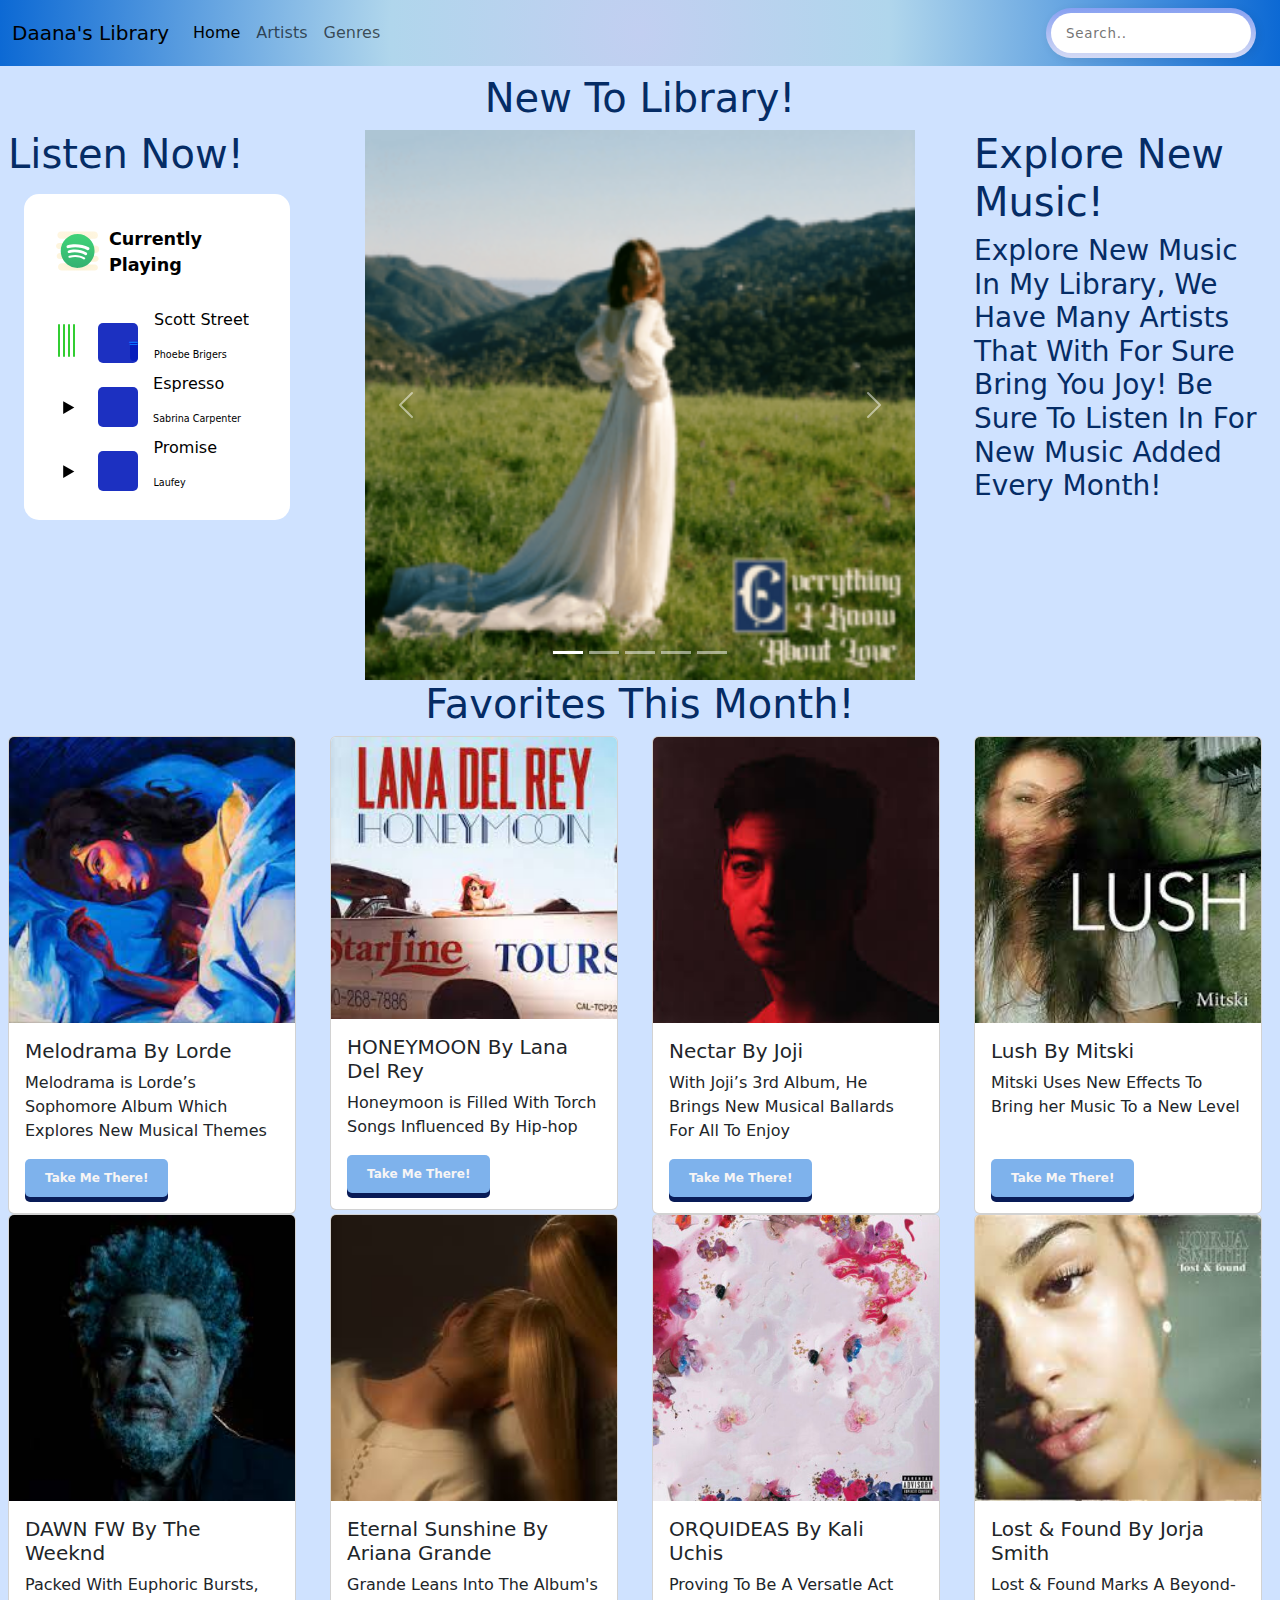
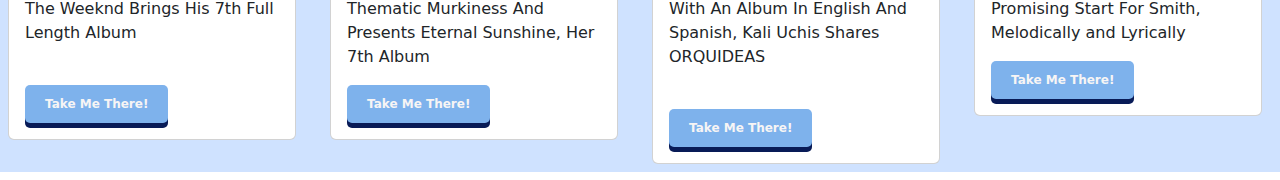
==== commit 3c3fd1c9: "message" ====
--- a/index.html
+++ b/index.html
@@ -4,6 +4,9 @@
     <meta charset="utf-8">
     <meta name="viewport" content="width=device-width, initial-scale=1">
     <title>Bootstrap demo</title>
+    <link rel="preconnect" href="https://fonts.googleapis.com">
+<link rel="preconnect" href="https://fonts.gstatic.com" crossorigin>
+<link href="https://fonts.googleapis.com/css2?family=Mate+SC&display=swap" rel="stylesheet">
     <link href="https://cdn.jsdelivr.net/npm/bootstrap@5.3.3/dist/css/bootstrap.min.css" rel="stylesheet" integrity="sha384-QWTKZyjpPEjISv5WaRU9OFeRpok6YctnYmDr5pNlyT2bRjXh0JMhjY6hW+ALEwIH" crossorigin="anonymous">
     <link rel="stylesheet" href="css/style.css">
   </head>
@@ -42,6 +45,7 @@
 
   <div class="row">
     <div class="col-3">
+      <h1>Listen Now!</h1>
       <div class="main">
         <div class="currentplaying">
           <svg height="50px" width="50px" viewBox="0 0 64 64" xmlns="http://www.w3.org/2000/svg" class="spotify"><radialGradient gradientUnits="userSpaceOnUse" gradientTransform="translate(0 -534)" r="43.888" cy="572.064" cx="33.34" id="ipdIa4~cOclR8yt_ClW93a"><stop stop-color="#f4e9c3" offset="0"></stop><stop stop-color="#f8eecd" offset=".219"></stop><stop stop-color="#fdf4dc" offset=".644"></stop><stop stop-color="#fff6e1" offset="1"></stop></radialGradient><path d="M51.03,37.34c0.16,0.98,1.08,1.66,2.08,1.66h5.39c2.63,0,4.75,2.28,4.48,4.96	C62.74,46.3,60.64,48,58.29,48H49c-1.22,0-2.18,1.08-1.97,2.34c0.16,0.98,1.08,1.66,2.08,1.66h8.39c1.24,0,2.37,0.5,3.18,1.32	C61.5,54.13,62,55.26,62,56.5c0,2.49-2.01,4.5-4.5,4.5h-49c-1.52,0-2.9-0.62-3.89-1.61C3.62,58.4,3,57.02,3,55.5	C3,52.46,5.46,50,8.5,50H14c1.22,0,2.18-1.08,1.97-2.34C15.81,46.68,14.89,44,13.89,44H5.5c-2.63,0-4.75-2.28-4.48-4.96	C1.26,36.7,3.36,35,5.71,35H8c1.71,0,3.09-1.43,3-3.16C10.91,30.22,9.45,29,7.83,29H4.5c-2.63,0-4.75-2.28-4.48-4.96	C0.26,21.7,2.37,20,4.71,20H20c0.83,0,1.58-0.34,2.12-0.88C22.66,18.58,23,17.83,23,17c0-1.66-1.34-3-3-3h-1.18	c-0.62-0.09-1.43,0-2.32,0h-9c-1.52,0-2.9-0.62-3.89-1.61S2,10.02,2,8.5C2,5.46,4.46,3,7.5,3h49c3.21,0,5.8,2.79,5.47,6.06	C61.68,11.92,60.11,14,57.24,14H52c-2.76,0-5,2.24-5,5c0,1.38,0.56,2.63,1.46,3.54C49.37,23.44,50.62,24,52,24h6.5	c3.21,0,5.8,2.79,5.47,6.06C63.68,32.92,61.11,35,58.24,35H53C51.78,35,50.82,36.08,51.03,37.34z" fill="url(#ipdIa4~cOclR8yt_ClW93a)"></path><linearGradient gradientUnits="userSpaceOnUse" gradientTransform="translate(0 -534)" y2="590.253" y1="530.096" x2="32" x1="32" id="ipdIa4~cOclR8yt_ClW93b"><stop stop-color="#42d778" offset="0"></stop><stop stop-color="#3dca76" offset=".428"></stop><stop stop-color="#34b171" offset="1"></stop></linearGradient><path d="M57,32c0,12.837-9.663,23.404-22.115,24.837C33.942,56.942,32.971,57,32,57	c-1.644,0-3.25-0.163-4.808-0.471C15.683,54.298,7,44.163,7,32C7,18.192,18.192,7,32,7S57,18.192,57,32z" fill="url(#ipdIa4~cOclR8yt_ClW93b)"></path><path d="M41.683,44.394c-0.365,0-0.731-0.181-1.096-0.365c-3.471-2.009-7.674-3.105-12.24-3.105	c-2.559,0-5.116,0.364-7.491,0.912c-0.365,0-0.914,0.183-1.096,0.183c-0.914,0-1.461-0.732-1.461-1.462	c0-0.913,0.547-1.463,1.279-1.643c2.923-0.732,5.846-1.096,8.951-1.096c5.116,0,9.866,1.276,13.885,3.655	c0.548,0.364,0.914,0.73,0.914,1.642C43.145,43.847,42.414,44.394,41.683,44.394z M44.241,38.181c-0.547,0-0.912-0.18-1.279-0.364	c-3.835-2.375-9.135-3.839-15.163-3.839c-2.924,0-5.664,0.366-7.674,0.916c-0.549,0.18-0.731,0.18-1.096,0.18	c-1.096,0-1.827-0.912-1.827-1.826c0-1.096,0.549-1.645,1.461-2.009c2.74-0.73,5.481-1.279,9.317-1.279	c6.213,0,12.241,1.463,16.991,4.384c0.73,0.364,1.096,1.096,1.096,1.826C46.069,37.269,45.337,38.181,44.241,38.181z M47.165,30.876	c-0.548,0-0.731-0.182-1.279-0.364c-4.385-2.559-10.961-4.021-17.356-4.021c-3.289,0-6.577,0.366-9.5,1.096	c-0.366,0-0.731,0.182-1.279,0.182c-1.279,0.183-2.193-0.912-2.193-2.192c0-1.279,0.731-2.009,1.644-2.192	c3.471-1.096,7.125-1.462,11.327-1.462c6.943,0,14.25,1.462,19.731,4.567c0.73,0.366,1.278,1.096,1.278,2.193	C49.357,29.961,48.442,30.876,47.165,30.876z" fill="#fff"></path></svg>
@@ -123,21 +127,12 @@
 </div>
 <div class="col-3">
   <h1>Explore New Music!</h1>
+  
+  <h3>Explore New Music In My Library, We Have Many Artists That With For Sure Bring You Joy! Be Sure To Listen In For New Music Added Every Month!</h3>
+ 
   <br>
   
-  <h1>Listen Now!</h1>
-  <br>
-  <h1>Available Everywhere!</h1>
-  <button class="Apple"> 
-    <svg stroke="#ffffff" xmlns="http://www.w3.org/2000/svg" viewBox="0 0 24 24" fill="#ffffff"><g stroke-width="0" id="SVGRepo_bgCarrier"></g><g stroke-linejoin="round" stroke-linecap="round" id="SVGRepo_tracerCarrier"></g><g id="SVGRepo_iconCarrier"> <path d="M18.71 19.5C17.88 20.74 17 21.95 15.66 21.97C14.32 22 13.89 21.18 12.37 21.18C10.84 21.18 10.37 21.95 9.09997 22C7.78997 22.05 6.79997 20.68 5.95997 19.47C4.24997 17 2.93997 12.45 4.69997 9.39C5.56997 7.87 7.12997 6.91 8.81997 6.88C10.1 6.86 11.32 7.75 12.11 7.75C12.89 7.75 14.37 6.68 15.92 6.84C16.57 6.87 18.39 7.1 19.56 8.82C19.47 8.88 17.39 10.1 17.41 12.63C17.44 15.65 20.06 16.66 20.09 16.67C20.06 16.74 19.67 18.11 18.71 19.5ZM13 3.5C13.73 2.67 14.94 2.04 15.94 2C16.07 3.17 15.6 4.35 14.9 5.19C14.21 6.04 13.07 6.7 11.95 6.61C11.8 5.46 12.36 4.26 13 3.5Z"></path> </g></svg>
-    <a href="https://music.apple.com/us/browse">Continue with Apple</a>
-    Continue with Apple 
-    </button>
-    <br>
-    <button class="green"> 
-      <svg viewBox="0 0 48 48" version="1.1" xmlns="http://www.w3.org/2000/svg" xmlns:xlink="http://www.w3.org/1999/xlink" fill="#000000"><g id="SVGRepo_bgCarrier" stroke-width="0"></g><g id="SVGRepo_tracerCarrier" stroke-linecap="round" stroke-linejoin="round"></g><g id="SVGRepo_iconCarrier"> <title>Spotify-color</title> <desc>Created with Sketch.</desc> <defs> </defs> <g id="Icons" stroke="none" stroke-width="1" fill="none" fill-rule="evenodd"> <g id="Color-" transform="translate(-200.000000, -460.000000)" fill="#ffffff"> <path d="M238.16,481.36 C230.48,476.8 217.64,476.32 210.32,478.6 C209.12,478.96 207.92,478.24 207.56,477.16 C207.2,475.96 207.92,474.76 209,474.4 C217.52,471.88 231.56,472.36 240.44,477.64 C241.52,478.24 241.88,479.68 241.28,480.76 C240.68,481.6 239.24,481.96 238.16,481.36 M237.92,488.08 C237.32,488.92 236.24,489.28 235.4,488.68 C228.92,484.72 219.08,483.52 211.52,485.92 C210.56,486.16 209.48,485.68 209.24,484.72 C209,483.76 209.48,482.68 210.44,482.44 C219.2,479.8 230,481.12 237.44,485.68 C238.16,486.04 238.52,487.24 237.92,488.08 M235.04,494.68 C234.56,495.4 233.72,495.64 233,495.16 C227.36,491.68 220.28,490.96 211.88,492.88 C211.04,493.12 210.32,492.52 210.08,491.8 C209.84,490.96 210.44,490.24 211.16,490 C220.28,487.96 228.2,488.8 234.44,492.64 C235.28,493 235.4,493.96 235.04,494.68 M224,460 C210.8,460 200,470.8 200,484 C200,497.2 210.8,508 224,508 C237.2,508 248,497.2 248,484 C248,470.8 237.32,460 224,460" id="Spotify"> </path> </g> </g> </g></svg>
-      Continue with Spotify 
-      </button>
+  
 </div>
 </div>
 
@@ -154,10 +149,11 @@
             <p class="card-text">Melodrama is Lorde’s Sophomore Album Which Explores New Musical Themes</p>
             
             <div class="Music">
-            <button>
-              <a href="https://open.spotify.com/album/2B87zXm9bOWvAJdkJBTpzF?autoplay=true" class="button">Take Me There!</a>
-            </button>
-           
+            
+              <a href="https://open.spotify.com/album/2B87zXm9bOWvAJdkJBTpzF?autoplay=true" class=" btn btn-primary">
+              Take Me There!</a>
+             
+        
           </div>
           
             
@@ -176,8 +172,9 @@
             <div class="card-body">
               <h5 class="card-title">HONEYMOON By Lana Del Rey </h5>
               <p class="card-text"> Honeymoon is Filled With Torch Songs Influenced By Hip-hop</p>
-              <button>Button</button>
-              <a href="https://open.spotify.com/album/2DpEBrjCur1ythIZ10gJWw?autoplay=true" class="btn btn-primary">Take Me There!</a>
+              
+              <a href="https://open.spotify.com/album/2DpEBrjCur1ythIZ10gJWw?autoplay=true" class="btn btn-primary"> Take Me There!</a>
+           
             </div>
           </div> 
     </div>
@@ -187,7 +184,7 @@
             <div class="card-body">
               <h5 class="card-title">Nectar By Joji</h5>
               <p class="card-text">With Joji’s 3rd Album, He Brings New Musical Ballards For All To Enjoy</p>
-              <button>Button</Button>
+              
               <a href="https://open.spotify.com/album/65edimIChzNNK8VGn56pIK?autoplay=true" class="btn btn-primary">Take Me There!</a>
             </div>
           </div> 
@@ -213,6 +210,7 @@
       <div class="card-body">
         <h5 class="card-title">DAWN FW By The Weeknd</h5>
         <p class="card-text">Packed With Euphoric Bursts, The Weeknd Brings His 7th Full Length Album</p>
+        <br>
         <a href="https://open.spotify.com/album/2nLOHgzXzwFEpl62zAgCEC?autoplay=true " class="btn btn-primary">Take Me There!</a>
       </div>
     </div>
--- a/css/style.css
+++ b/css/style.css
@@ -13,7 +13,7 @@
     background: rgb(171, 167, 233);
 background: radial-gradient(circle, rgb(194, 207, 241) 0%, rgb(176, 214, 236) 39%, rgb(12, 105, 212) 100%);
 }
-button {
+.btn {
     border: none;
     outline: none;
     background-color: #7eb2ec;
@@ -26,7 +26,7 @@
     box-shadow: 0px 5px 0px 0px #081b57;
   }
   
-  button:active {
+  .btn:active {
     transform: translateY(5px);
     box-shadow: 0px 0px 0px 0px #68a3da;
   }
@@ -237,10 +237,11 @@
   .albumcover {
     background-color: #061bbbe8;
   }
-  .a {
-    background-color: white
-  }
-  
-
+  .mate-sc-regular {
+    font-family: "Mate SC", serif;
+    font-weight: 400;
+    font-style: normal;
+  }
+  
   
   